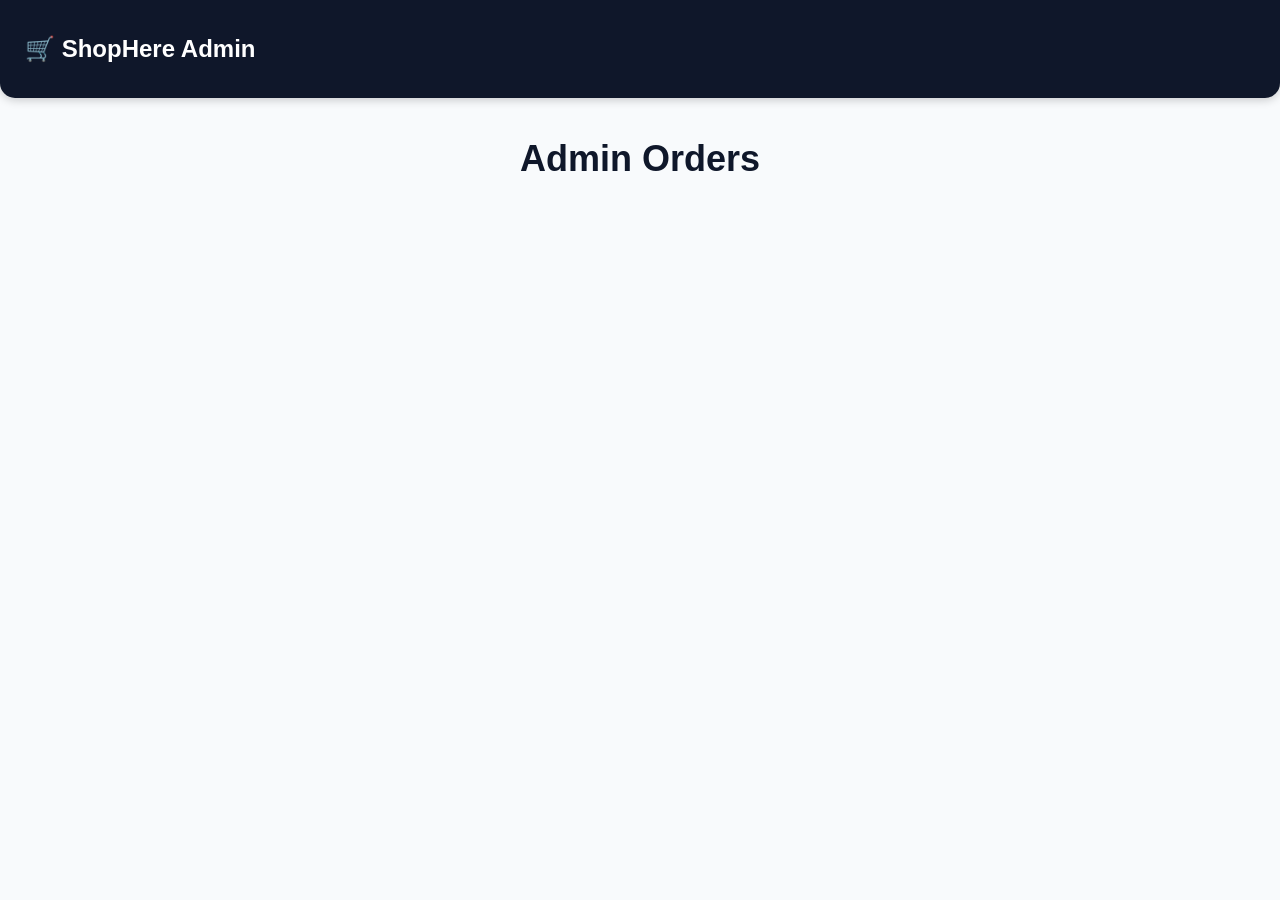
==== src/main/resources/static/admin.html @ 90687da4 "Initial commit for shophere ecommerce application" ====
<!DOCTYPE html>
<html>

<head>
    <meta charset="UTF-8">
    <title>Admin Dashboard</title>

    <link rel="stylesheet"
          href="style.css">

</head>

<body>

<nav>

    <h2>🛒 ShopHere Admin</h2>

</nav>

<h2 class="title">

    Admin Orders

</h2>

<div id="adminOrders"></div>

<script src="app.js"></script>

</body>

</html>
---- src/main/resources/static/style.css ----
body{

    background:#f8fafc;

    color:#1e293b;

    margin:0;

    font-family:
        "Segoe UI",
        sans-serif;
}

h1{
    text-align:center;
    padding:20px;
}
#wishlist{

    display:grid;

    grid-template-columns:
        repeat(auto-fill,minmax(280px,1fr));

    gap:25px;

    max-width:1200px;

    margin:auto;

    padding:20px;
}
#products{
    display:grid;
    grid-template-columns:repeat(auto-fill,minmax(250px,1fr));
    gap:20px;
    padding:20px;
}
.badge{

    display:inline-block;

    background:#ecfdf5;

    color:#047857;

    padding:5px 10px;

    border-radius:20px;

    font-size:12px;

    margin-bottom:10px;
}
.card{

    background:white;

    border-radius:15px;

    padding:15px;

    text-align:center;

    box-shadow:
        0 4px 12px
        rgba(0,0,0,0.1);

    max-width:320px;

    margin:auto;

    transition:0.3s;
}
.card:hover{
transform:translateY(-8px);
box-shadow:0 10px 25px rgba(0,0,0,0.2);
}
.card h3{
font-size:16px;
min-height:45px;
}
.card h4{
color:#059669;
font-size:22px;
}
.rating{
color:#f59e0b;
font-weight:bold;
}
.card p{
    color:#555;
}
nav{
    background:#1f2937;
    color:white;
    padding:15px;
    display:flex;
    justify-content:space-between;
    align-items:center;
}
nav{

    max-width:1400px;

    margin:auto;

    border-radius:0 0 15px 15px;
}

nav button{
    background:#2563eb;
    color:white;
    border:none;
    padding:10px 15px;
    border-radius:8px;
    cursor:pointer;
    margin-left:5px;
    transition:0.3s;
}

nav button:hover{
    background:#1d4ed8;
}

.auth-box{

    width:100%;

    max-width:450px;

    background:white;

    padding:30px;

    border-radius:15px;

    box-shadow:0 10px 30px rgba(
        0,0,0,0.1
    );

    margin:auto;
}
.auth-container{

    display:flex;

    justify-content:center;

    align-items:center;

    min-height:80vh;
}
.auth-box input{

    width:100%;

    padding:12px;

    margin-bottom:15px;

    border:1px solid #ddd;

    border-radius:8px;
}

.auth-box button{
    width:100%;
    padding:10px;
}

.title{

    text-align:center;

    color:#0f172a;

    font-size:36px;

    margin-top:40px;
}

#products{
    display:grid;
    grid-template-columns:repeat(auto-fill,minmax(250px,1fr));
    gap:20px;
    padding:20px;
}
#cart{

    display:grid;

    grid-template-columns:
        repeat(auto-fit,minmax(280px,300px));

    justify-content:center;

    gap:25px;

    padding:20px;
    max-width:1200px;
margin:auto
}

.card button{

    width:auto;

    padding:10px 15px;

    border:none;

    border-radius:8px;

    cursor:pointer;

    display:block;

    margin:10px auto 0;
}
.page-container{

    width:95%;

    max-width:1400px;

    margin:auto;
}
#cart{
    padding:20px;
}
nav{
    background:#0f172a;
    color:white;

    display:flex;
    justify-content:space-between;
    align-items:center;

    padding:15px 25px;

    position:sticky;
    top:0;
    z-index:1000;

    box-shadow:0 2px 10px rgba(0,0,0,0.2);
}
#cart .card{

    background:white;

    border-radius:15px;

    padding:20px;

    text-align:center;

    box-shadow:
        0 4px 12px rgba(0,0,0,0.1);

    min-height:400px;
}
textarea{
    width:100%;
    padding:10px;
    margin-top:10px;
}

#checkoutForm{
    max-width:500px;
    margin:auto;
}
button{
background:#f59e0b;
color:white;
border:none;
padding:10px 15px;
border-radius:8px;
cursor:pointer;
transition:0.3s;
}
#pagination{

    text-align:center;

    margin:30px 0;
}

#pagination button{

    margin:5px;

    padding:10px 15px;

    border:none;

    border-radius:5px;

    cursor:pointer;

    background:#f8fafc;

    color:white;
}
.container{
    width:95%;
    max-width:1400px;
    margin:auto;
}
button:hover{
background:#059669;
transform:translateY(-2px);
}
.card button{
    background:#2563eb;
    color:white;
    border:none;
    padding:10px;
    border-radius:5px;
    cursor:pointer;
    margin-top:10px;
}

.card button:hover{
    background:#1d4ed8;
}
.search-box{
    text-align:center;
    margin:20px;
}

.search-box input{
    width:300px;
    padding:10px;
    border-radius:6px;
    border:1px solid #ccc;
}
#products{
    display:grid;
    grid-template-columns:repeat(auto-fill,minmax(250px,1fr));
    gap:20px;
    padding:20px;
}

.card{
    background:white;
    border-radius:12px;
    padding:15px;
    box-shadow:0 2px 10px rgba(0,0,0,0.1);
}
.search-box select{
    padding:10px;
    margin-left:10px;
    border-radius:6px;
}
#orders{
    padding:20px;
}

#orders .card{
    margin-bottom:15px;
}
.card img{
width:100%;
height:180px;
object-fit:contain;
}
.modal-content{

    background:white;

    width:70%;

    max-width:800px;

    padding:30px;

    border-radius:20px;

    box-shadow:0 10px 30px rgba(
        0,0,0,0.3
    );
}
.modal-content img{
    width:100%;
    max-height:300px;
    object-fit:contain;
}
.modal-content h2{
    margin-top:15px;
}
#loader{
    text-align:center;
    font-size:20px;
    font-weight:bold;
    padding:20px;
}
.modal-content button{
    background:#2563eb;
    color:white;
    border:none;
    padding:12px 20px;
    border-radius:8px;
    cursor:pointer;
}

.close{
    float:right;
    font-size:30px;
    cursor:pointer;
}
.hero{
    background:linear-gradient(
        135deg,
        #1e293b,
        #111827
    );

    color:white;

    text-align:center;

    padding:80px 20px;

    margin-bottom:30px;
}

.hero h1{

    margin-bottom:10px;
}

.hero p{

    font-size:18px;
}
.hero button{

    background:#10b981;

    color:white;

    font-weight:bold;

    padding:12px 25px;

    border-radius:10px;
}
#orders .card,
#adminOrders .card{

    margin-bottom:15px;

    border-left:5px solid #2563eb;
}
.title{
    text-align:center;
    margin-top:40px;
    margin-bottom:20px;
}
footer{
    background:#111827;
    color:white;
    text-align:center;
    padding:30px;
    margin-top:50px;
}
.dark-mode{
    background:#111827;
    color:white;
}

.dark-mode .card{
    background:#1f2937;
    color:white;
}

.dark-mode nav{
    background:#000000;
}

.dark-mode .hero{
    background:#1f2937;
}

.dark-mode .auth-box{
    background:#1f2937;
    color:white;
}

.dark-mode input,
.dark-mode textarea,
.dark-mode select{
    background:#374151;
    color:white;
    border:1px solid #555;
}

.dark-mode h1,
.dark-mode h2,
.dark-mode h3,
.dark-mode h4,
.dark-mode p,
.dark-mode span,
.dark-mode label{
    color:white;
}

.dark-mode footer{
    background:#000000;
    color:white;
}

.dark-mode button{
    background:#2563eb;
    color:white;
}

.dark-mode .card button{
    background:#2563eb;
    color:white;
}

.dark-mode .card button:hover{
    background:#1d4ed8;
}
#featuredProducts{
    display:flex;
    gap:20px;
    overflow-x:auto;
    padding:20px;
}

#featuredProducts .card{
    min-width:220px;
    width:220px;
    text-align:center;
    padding:15px;
}

#featuredProducts img{
    width:100%;
    height:180px;
    object-fit:contain;
}

#featuredProducts h4{
    margin-top:10px;
}
html{
    scroll-behavior:smooth;
}
#topBtn{
    position:fixed;
    right:20px;
    bottom:20px;

    background:#2563eb;
    color:white;

    border:none;
    width:50px;
    height:50px;

    border-radius:50%;

    cursor:pointer;
}
@media(max-width:768px){

    nav{
        flex-direction:column;
        gap:10px;
    }

    .search-box{
        flex-direction:column;
    }

    #products{
        grid-template-columns:1fr;
    }

    .modal-content{
        width:95%;
    }
}
.pending{
    color:orange;
    font-weight:bold;
}

.shipped{
    color:blue;
    font-weight:bold;
}

.delivered{
    color:green;
    font-weight:bold;
}
.active-nav{

    background:#f59e0b !important;

    color:white !important;
}
#toast{

    position:fixed;

    bottom:20px;
    right:20px;

    background:#16a34a;

    color:white;

    padding:15px 20px;

    border-radius:8px;

    display:none;

    z-index:9999;

    box-shadow:0 4px 12px rgba(0,0,0,0.3);
}
.spinner{

    width:50px;
    height:50px;

    border:5px solid #ddd;

    border-top:5px solid #2563eb;

    border-radius:50%;

    animation:spin 1s linear infinite;

    margin:auto;
}

@keyframes spin{
    from{
        transform:rotate(0deg);
    }

    to{
        transform:rotate(360deg);
    }
}
.details-card{

    display:flex;

    gap:40px;

    padding:40px;

    background:white;

    margin:30px;

    border-radius:20px;

    box-shadow:0 4px 12px rgba(0,0,0,0.1);
}

.details-card img{

    width:400px;

    height:400px;

    object-fit:contain;

    border-radius:10px;
}

.details-card h1{

    margin-bottom:15px;
}

.details-card h2{

    color:#059669;

    margin:15px 0;
}

.details-card p{

    line-height:1.6;
}

.details-card button{

    margin-right:10px;

    margin-top:15px;
}
@media(max-width:768px){

    .details-card{

        flex-direction:column;

        align-items:center;

        text-align:center;
    }

    .details-card img{

        width:100%;

        max-width:300px;

        height:auto;
    }
}
.empty-cart{

    display:flex;

    justify-content:center;

    align-items:center;

    min-height:400px;
}

.empty-cart-card{

    background:white;

    padding:40px;

    width:500px;

    text-align:center;

    border-radius:20px;

    box-shadow:
        0 8px 25px
        rgba(0,0,0,0.1);
}

.empty-cart-card h1{

    font-size:70px;

    margin-bottom:10px;
}

.empty-cart-card h2{

    margin-bottom:15px;

    color:#0f172a;
}

.empty-cart-card p{

    color:#64748b;

    margin-bottom:25px;
}
#wishlist,
#cart{

    display:grid;

    grid-template-columns:
        repeat(auto-fit,300px);

    justify-content:center;

    gap:20px;

    padding:20px;
}
#cart .card img{

    width:180px;

    height:180px;

    object-fit:contain;

    display:block;

    margin:0 auto 15px;
}

#wishlist img,
#cart img{

    width:180px;

    height:180px;

    object-fit:contain;

    margin:auto;
}
#wishlist .card,
#cart .card{

    width:300px;

    padding:20px;

    background:white;

    border-radius:15px;

    text-align:center;

    box-shadow:
        0 4px 12px
        rgba(0,0,0,0.1);
}
.quantity-controls{

    display:flex;

    justify-content:center;

    align-items:center;

    gap:20px;

    margin:20px 0;
}

.quantity-controls span{

    font-size:24px;

    font-weight:bold;
}

.quantity-controls button{

    width:40px;

    height:40px;

    border-radius:50%;

    padding:0;
}
#cartTotal{

    text-align:center;

    margin-top:30px;

    font-size:26px;

    font-weight:bold;

    color:#059669;
}
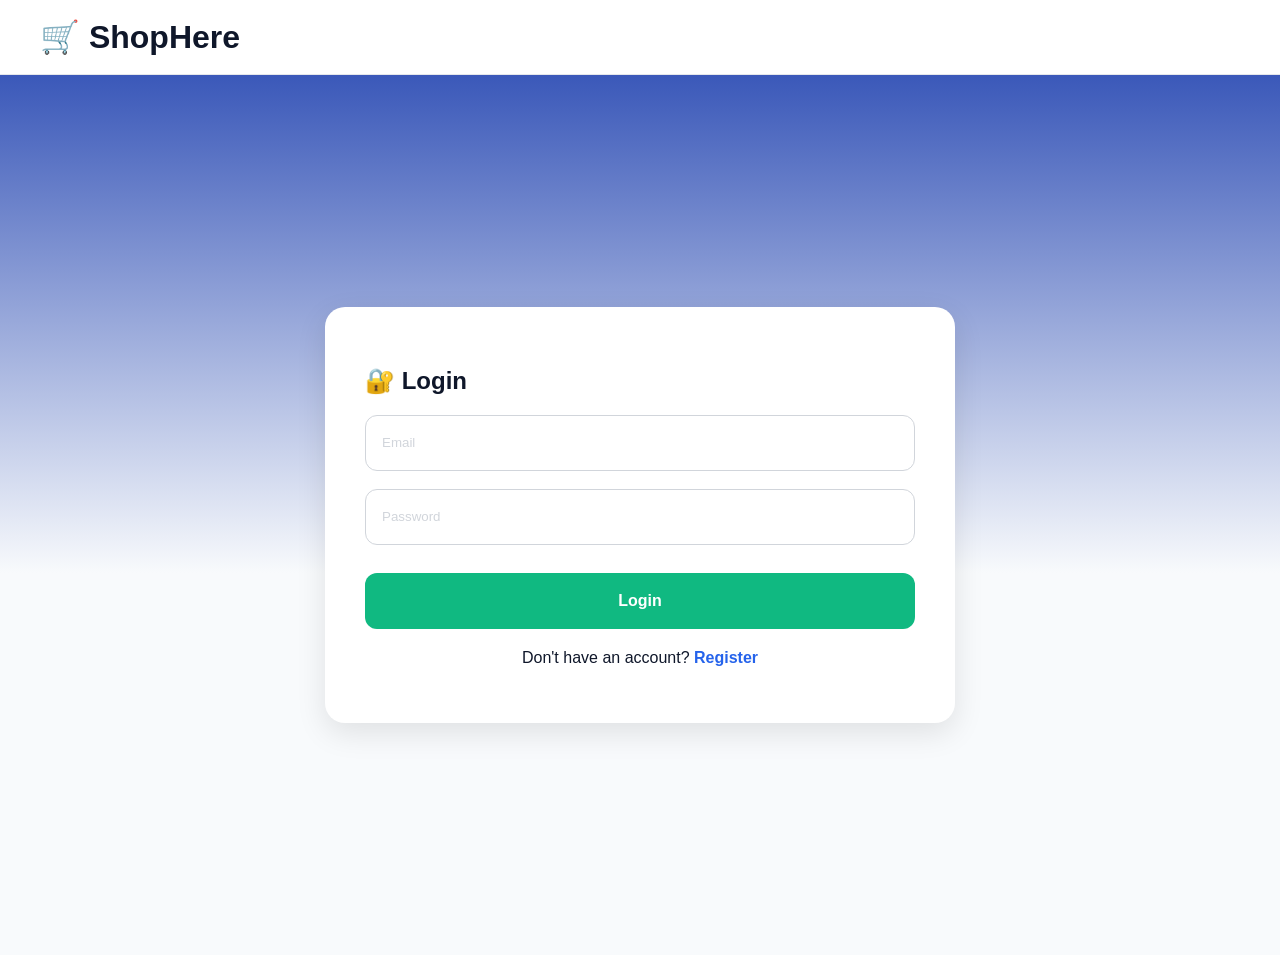
==== commit 1a824ab5: "Major changes done" ====
--- a/src/main/resources/static/admin.html
+++ b/src/main/resources/static/admin.html
@@ -1,6 +1,19 @@
 <!DOCTYPE html>
 <html>
+    <script>
 
+    const email =
+        localStorage.getItem(
+            "email"
+        );
+
+    if(email !== "admin@gmail.com"){
+
+        window.location.href =
+            "products.html";
+    }
+
+</script>
 <head>
     <meta charset="UTF-8">
     <title>Admin Dashboard</title>
@@ -11,13 +24,120 @@
 </head>
 
 <body>
+<div id="toast"></div>
+<nav class="admin-navbar">
+    <button
+class="back-store-btn"
+onclick="window.location.href='products.html'">
+← Back to Store
+</button>
+<button
+    id="adminBtn"
+    onclick="window.location.href='admin.html'"
+    style="display:none;">
 
-<nav>
+    Admin
 
-    <h2>🛒 ShopHere Admin</h2>
+</button>
+    <div>
+
+        <h1>
+            🛒 ShopHere Admin Panel
+        </h1>
+
+        <p>
+            Administrator Dashboard
+        </p>
+    <p>
+        Monitor orders, manage deliveries
+        and track store performance
+    </p>
+    </div>
 
 </nav>
+<div id="dashboardStats">
 
+    <div class="stat-card">
+
+        <h3>📦 Total Orders</h3>
+
+        <h2 id="totalOrders">0</h2>
+
+    </div>
+
+    <div class="stat-card">
+
+        <h3>🚚 Pending</h3>
+
+        <h2 id="pendingOrders">0</h2>
+
+    </div>
+
+    <div class="stat-card">
+
+        <h3>✅ Shipped</h3>
+
+        <h2 id="shippedOrders">0</h2>
+
+    </div>
+
+    <div class="stat-card">
+
+        <h3>💰 Revenue</h3>
+
+        <h2 id="totalRevenue">₹0</h2>
+
+    </div>
+
+</div>
+<div class="admin-actions">
+
+    <button onclick="showAddProductForm()">
+
+        ➕ Add Product
+
+    </button>
+    
+</div>
+
+<div id="productForm"></div>
+
+<div id="adminProducts"></div>
+<div class="admin-filters">
+
+    <input
+        id="searchOrder"
+        placeholder="Search Customer"
+        onkeyup="searchOrders()">
+
+    <select
+        id="statusFilter"
+        onchange="filterOrders()">
+
+        <option value="ALL">
+            All Orders
+        </option>
+
+        <option value="PENDING">
+            Pending
+        </option>
+
+        <option value="SHIPPED">
+            Shipped
+        </option>
+
+        <option value="DELIVERED">
+            Delivered
+        </option>
+
+    </select>
+    <button
+    onclick="clearAdminFilters()">
+
+    Clear Filters
+
+</button>
+</div>
 <h2 class="title">
 
     Admin Orders
--- a/src/main/resources/static/style.css
+++ b/src/main/resources/static/style.css
@@ -1,14 +1,17 @@
 body{
 
-    background:#f8fafc;
-
-    color:#1e293b;
-
     margin:0;
 
-    font-family:
-        "Segoe UI",
-        sans-serif;
+    font-family:"Segoe UI",sans-serif;
+
+    background:
+linear-gradient(
+to bottom,
+#1e40af,
+#f8fafc 60%
+);
+
+    color:#0f172a;
 }
 
 h1{
@@ -30,55 +33,109 @@
 
     padding:20px;
 }
-#products{
-    display:grid;
-    grid-template-columns:repeat(auto-fill,minmax(250px,1fr));
-    gap:20px;
+.product-card button{
+
+    border:none;
+
+    padding:10px 15px;
+
+    border-radius:8px;
+
+    cursor:pointer;
+
+    margin:5px;
+
+    font-weight:600;
+}
+.product-card button:last-child{
+
+    background:#ef4444;
+
+    color:white;
+}
+.product-card button:first-of-type{
+
+    background:#2563eb;
+
+    color:white;
+}
+.badge{
+
+    display:inline-block;
+
+    background:#ecfdf5;
+
+    color:#047857;
+
+    padding:5px 10px;
+
+    border-radius:20px;
+
+    font-size:12px;
+
+    margin-bottom:10px;
+}
+.card{
+
+    width:250px;
+
+    height:520px;
+
+    background:white;
+
+    border-radius:20px;
+
     padding:20px;
-}
-.badge{
-
-    display:inline-block;
-
-    background:#ecfdf5;
-
-    color:#047857;
-
-    padding:5px 10px;
-
-    border-radius:20px;
-
-    font-size:12px;
-
-    margin-bottom:10px;
-}
-.card{
-
-    background:white;
-
-    border-radius:15px;
-
-    padding:15px;
-
-    text-align:center;
+
+    text-align:center;
+
+    display:flex;
+
+    flex-direction:column;
+
+    justify-content:space-between;
 
     box-shadow:
-        0 4px 12px
-        rgba(0,0,0,0.1);
-
-    max-width:320px;
-
-    margin:auto;
-
-    transition:0.3s;
+    0 10px 25px rgba(
+        0,0,0,0.12
+    );
+    border:
+1px solid #e5e7eb;
+}
+.card img{
+
+    width:150px;
+
+    height:150px;
+
+    object-fit:contain;
+
+    display:block;
+
+    margin:15px auto;
 }
 .card:hover{
-transform:translateY(-8px);
-box-shadow:0 10px 25px rgba(0,0,0,0.2);
+
+    transform:
+        translateY(-6px);
+
+    box-shadow:
+        0 20px 35px rgba(
+            0,
+            0,
+            0,
+            0.15
+        );
 }
 .card h3{
-font-size:16px;
-min-height:45px;
+
+    height:60px;
+
+    overflow:hidden;
+
+    font-size:18px;
+
+    line-height:1.5;
 }
 .card h4{
 color:#059669;
@@ -92,100 +149,187 @@
     color:#555;
 }
 nav{
-    background:#1f2937;
-    color:white;
-    padding:15px;
-    display:flex;
+
+    background:white;
+
+    color:#0f172a;
+
+    border-bottom:1px solid #e5e7eb;
+
+    padding:18px 40px;
+
+    display:flex;
+
     justify-content:space-between;
+
     align-items:center;
-}
-nav{
-
-    max-width:1400px;
+    position:sticky;
+top:0;
+z-index:9999;
+}
+
+nav h2{
+color:#0f172a;
+    margin:0;
+
+    font-size:32px;
+}
+nav button{
+
+    background:#10b981;
+
+    color:white;
+
+    border:none;
+
+    padding:10px 18px;
+
+    margin-left:10px;
+
+    border-radius:8px;
+
+    cursor:pointer;
+
+    font-weight:600;
+}
+
+nav button:hover{
+
+    background:#059669;
+}
+
+.auth-box{
+
+    width:100%;
+
+    max-width:550px;
+
+    background:white;
+
+    padding:40px;
+
+    border-radius:20px;
+
+    box-shadow:
+        0 10px 30px
+        rgba(0,0,0,0.1);
 
     margin:auto;
-
-    border-radius:0 0 15px 15px;
-}
-
-nav button{
-    background:#2563eb;
-    color:white;
-    border:none;
-    padding:10px 15px;
-    border-radius:8px;
-    cursor:pointer;
-    margin-left:5px;
-    transition:0.3s;
-}
-
-nav button:hover{
-    background:#1d4ed8;
-}
-
-.auth-box{
+}
+.auth-box h2{
+
+    color:#0f172a;
+}
+.auth-container{
+
+    display:flex;
+
+    justify-content:center;
+
+    align-items:center;
+
+    min-height:calc(100vh - 80px);
+
+    padding:30px;
+}
+.auth-box input{
 
     width:100%;
 
-    max-width:450px;
-
-    background:white;
-
-    padding:30px;
-
-    border-radius:15px;
-
-    box-shadow:0 10px 30px rgba(
-        0,0,0,0.1
-    );
-
-    margin:auto;
-}
-.auth-container{
-
-    display:flex;
-
-    justify-content:center;
-
-    align-items:center;
-
-    min-height:80vh;
-}
-.auth-box input{
+    height:55px;
+
+    padding:0 16px;
+
+    margin-bottom:18px;
+
+    box-sizing:border-box;
+
+    border-radius:12px;
+
+    border:1px solid #d1d5db;
+}
+.auth-box a{
+
+    color:#2563eb;
+
+    font-weight:600;
+
+    text-decoration:none;
+}
+.auth-box a:hover{
+
+    color:#1d4ed8;
+
+    text-decoration:underline;
+}
+.auth-box input::placeholder{
+
+    color:#d1d5db;
+}
+.auth-box button{
 
     width:100%;
 
-    padding:12px;
-
-    margin-bottom:15px;
+    height:55px;
+
+    margin-top:10px;
+
+    border-radius:12px;
+
+    background:#10b981;
+
+    font-size:16px;
+
+    font-weight:600;
+}
+.auth-box button:hover{
+
+    background:#059669;
+}
+.auth-box input,
+.auth-box button{
+
+    width:100%;
+
+    height:56px;
+
+    box-sizing:border-box;
+
+    border-radius:12px;
+}
+.auth-box p{
+
+    text-align:center;
+
+    margin-top:20px;
+}
+#qrImage{
+
+    width:220px;
+
+    height:220px;
+
+    display:block;
+
+    margin:20px auto;
+
+    border-radius:10px;
 
     border:1px solid #ddd;
-
-    border-radius:8px;
-}
-
-.auth-box button{
-    width:100%;
-    padding:10px;
-}
-
+}
 .title{
 
     text-align:center;
 
+    font-size:48px;
+
+    margin-top:50px;
+
+    margin-bottom:40px;
+
     color:#0f172a;
-
-    font-size:36px;
-
-    margin-top:40px;
-}
-
-#products{
-    display:grid;
-    grid-template-columns:repeat(auto-fill,minmax(250px,1fr));
-    gap:20px;
-    padding:20px;
-}
+}
+
 #cart{
 
     display:grid;
@@ -228,22 +372,6 @@
 }
 #cart{
     padding:20px;
-}
-nav{
-    background:#0f172a;
-    color:white;
-
-    display:flex;
-    justify-content:space-between;
-    align-items:center;
-
-    padding:15px 25px;
-
-    position:sticky;
-    top:0;
-    z-index:1000;
-
-    box-shadow:0 2px 10px rgba(0,0,0,0.2);
 }
 #cart .card{
 
@@ -281,27 +409,38 @@
 }
 #pagination{
 
-    text-align:center;
-
-    margin:30px 0;
-}
-
-#pagination button{
-
-    margin:5px;
-
-    padding:10px 15px;
-
-    border:none;
-
-    border-radius:5px;
-
-    cursor:pointer;
-
-    background:#f8fafc;
-
-    color:white;
-}
+    display:flex;
+
+    justify-content:center;
+
+    flex-wrap:wrap;
+
+    gap:10px;
+
+    margin:40px auto;
+
+    padding:20px;
+}
+
+#pagination{
+
+    display:flex;
+
+    justify-content:center;
+
+    flex-wrap:wrap;
+
+    gap:10px;
+
+    margin:40px auto;
+
+    padding:20px;
+}
+#pagination button:hover{
+
+    background:#1d4ed8;
+}
+
 .container{
     width:95%;
     max-width:1400px;
@@ -336,17 +475,22 @@
     border:1px solid #ccc;
 }
 #products{
+
     display:grid;
-    grid-template-columns:repeat(auto-fill,minmax(250px,1fr));
-    gap:20px;
-    padding:20px;
-}
-
-.card{
-    background:white;
-    border-radius:12px;
-    padding:15px;
-    box-shadow:0 2px 10px rgba(0,0,0,0.1);
+
+    grid-template-columns:
+        repeat(
+            auto-fit,
+            250px
+        );
+
+    justify-content:center;
+
+    column-gap:60px;
+
+    row-gap:50px;
+
+    padding:40px;
 }
 .search-box select{
     padding:10px;
@@ -354,16 +498,63 @@
     border-radius:6px;
 }
 #orders{
+
+    display:grid;
+
+    grid-template-columns:
+        repeat(4,320px);
+
+    justify-content:center;
+
+    gap:30px;
+
     padding:20px;
 }
-
-#orders .card{
-    margin-bottom:15px;
-}
-.card img{
-width:100%;
-height:180px;
-object-fit:contain;
+.order-card{
+
+    width:320px;
+
+    height:350px;
+
+    background:white;
+
+    border-radius:20px;
+
+    padding:25px;
+
+    border-left:5px solid #2563eb;
+
+    box-shadow:0 4px 15px rgba(0,0,0,0.1);
+
+    display:flex;
+
+    flex-direction:column;
+
+    justify-content:space-evenly;
+
+    text-align:center;
+
+    box-sizing:border-box;
+}
+.order-products{
+
+    height:60px;
+
+    overflow:hidden;
+
+    display:flex;
+
+    align-items:center;
+
+    justify-content:center;
+}
+#orders .card:hover{
+
+    transform:translateY(-5px);
+
+    box-shadow:
+        0 10px 25px
+        rgba(0,0,0,0.15);
 }
 .modal-content{
 
@@ -410,19 +601,28 @@
     cursor:pointer;
 }
 .hero{
-    background:linear-gradient(
-        135deg,
-        #1e293b,
-        #111827
-    );
-
-    color:white;
-
-    text-align:center;
-
-    padding:80px 20px;
-
-    margin-bottom:30px;
+
+    background:
+        linear-gradient(
+            135deg,
+            #2563eb,
+            #1e40af
+        );
+
+    min-height:100vh;
+
+    border-radius:
+        0 0 40px 40px;
+
+    display:flex;
+
+    justify-content:space-between;
+
+    align-items:center;
+
+    padding:80px;
+
+    box-sizing:border-box;
 }
 
 .hero h1{
@@ -445,6 +645,45 @@
     padding:12px 25px;
 
     border-radius:10px;
+}
+.hero-content{
+
+    background:
+        rgba(
+            255,255,255,
+            0.04
+        );
+
+    border:
+        1px solid rgba(
+            255,255,255,
+            0.08
+        );
+
+    border-radius:25px;
+
+    padding:50px;
+
+    backdrop-filter:
+        blur(12px);
+
+    max-width:700px;
+}
+#adminOrders{
+
+    display:grid;
+
+    grid-template-columns:
+        repeat(
+            auto-fill,
+            minmax(320px,320px)
+        );
+
+    justify-content:center;
+
+    gap:30px;
+
+    padding:30px;
 }
 #orders .card,
 #adminOrders .card{
@@ -453,17 +692,61 @@
 
     border-left:5px solid #2563eb;
 }
-.title{
-    text-align:center;
-    margin-top:40px;
-    margin-bottom:20px;
+#adminOrders select{
+
+    width:100%;
+
+    padding:10px;
+
+    border-radius:10px;
+
+    border:1px solid #cbd5e1;
+
+    background:white;
+
+    font-weight:600;
+
+    margin-top:10px;
+}
+.dashboard-header{
+
+    text-align:center;
+
+    margin:50px 0;
+}
+
+.dashboard-header p{
+
+    text-align:center;
+
+    color:#64748b;
+
+    font-size:18px;
 }
 footer{
-    background:#111827;
-    color:white;
-    text-align:center;
-    padding:30px;
-    margin-top:50px;
+
+    background:
+        rgba(
+            255,255,255,
+            0.03
+        );
+
+    backdrop-filter:
+        blur(10px);
+
+    border-top:
+        1px solid rgba(
+            255,255,255,
+            0.08
+        );
+
+    color:white;
+
+    text-align:center;
+
+    padding:40px;
+
+    margin-top:0;
 }
 .dark-mode{
     background:#111827;
@@ -586,17 +869,23 @@
     }
 }
 .pending{
-    color:orange;
+
+    color:#f59e0b;
+
     font-weight:bold;
 }
 
 .shipped{
-    color:blue;
+
+    color:#2563eb;
+
     font-weight:bold;
 }
 
 .delivered{
-    color:green;
+
+    color:#10b981;
+
     font-weight:bold;
 }
 .active-nav{
@@ -605,26 +894,53 @@
 
     color:white !important;
 }
-#toast{
+.toast{
 
     position:fixed;
 
-    bottom:20px;
+    top:20px;
+
     right:20px;
 
-    background:#16a34a;
-
-    color:white;
+    min-width:280px;
 
     padding:15px 20px;
 
-    border-radius:8px;
-
-    display:none;
+    border-radius:10px;
+
+    color:white;
+
+    font-weight:600;
 
     z-index:9999;
 
-    box-shadow:0 4px 12px rgba(0,0,0,0.3);
+    opacity:0;
+
+    transform:translateX(100px);
+
+    transition:all .4s ease;
+}
+
+.toast.show{
+
+    opacity:1;
+
+    transform:translateX(0);
+}
+
+.toast.success{
+
+    background:#10b981;
+}
+
+.toast.error{
+
+    background:#ef4444;
+}
+
+.toast.warning{
+
+    background:#f59e0b;
 }
 .spinner{
 
@@ -655,52 +971,68 @@
 
     display:flex;
 
-    gap:40px;
+    gap:50px;
+
+    align-items:center;
+
+    background:white;
 
     padding:40px;
 
-    background:white;
-
-    margin:30px;
-
     border-radius:20px;
 
-    box-shadow:0 4px 12px rgba(0,0,0,0.1);
+    box-shadow:
+        0 10px 30px
+        rgba(0,0,0,0.08);
+
+    max-width:1400px;
+
+    margin:20px auto;
 }
 
 .details-card img{
 
-    width:400px;
-
-    height:400px;
+    width:450px;
+
+    height:450px;
 
     object-fit:contain;
+}
+
+.details-card h1{
+
+    font-size:42px;
+
+    margin-bottom:20px;
+}
+
+.details-card p{
+
+    line-height:1.8;
+}
+
+.details-card h2{
+
+    color:#059669;
+
+    font-size:36px;
+
+    margin:20px 0;
+}
+
+.details-card button{
+
+    padding:12px 20px;
+
+    border:none;
 
     border-radius:10px;
-}
-
-.details-card h1{
-
-    margin-bottom:15px;
-}
-
-.details-card h2{
-
-    color:#059669;
-
-    margin:15px 0;
-}
-
-.details-card p{
-
-    line-height:1.6;
-}
-
-.details-card button{
+
+    cursor:pointer;
 
     margin-right:10px;
 
-    margin-top:15px;
+    font-weight:600;
 }
 @media(max-width:768px){
 
@@ -770,6 +1102,48 @@
 
     margin-bottom:25px;
 }
+.empty-card{
+
+    width:500px;
+
+    max-width:90%;
+
+    margin:80px auto;
+
+    padding:40px;
+
+    background:white;
+
+    text-align:center;
+
+    border-radius:20px;
+
+    box-shadow:
+        0 10px 30px rgba(
+            0,0,0,0.1
+        );
+}
+
+.empty-card h1{
+
+    font-size:70px;
+
+    margin-bottom:10px;
+}
+
+.empty-card h2{
+
+    margin-bottom:15px;
+
+    color:#0f172a;
+}
+
+.empty-card p{
+
+    color:#64748b;
+
+    margin-bottom:25px;
+}
 #wishlist,
 #cart{
 
@@ -780,7 +1154,7 @@
 
     justify-content:center;
 
-    gap:20px;
+    gap:25px;
 
     padding:20px;
 }
@@ -866,4 +1240,629 @@
     font-weight:bold;
 
     color:#059669;
+}
+#welcomeUser{
+
+    font-size:18px;
+
+    font-weight:600;
+
+    color:#0f172a;
+
+    background:none;
+
+    padding:0;
+
+    margin-right:15px;
+}
+.order-products{
+
+    height:70px;
+
+    overflow:hidden;
+
+    line-height:1.5;
+}
+.reset-btn{
+
+    background:#ef4444;
+
+    color:white;
+
+    border:none;
+
+    padding:10px 16px;
+
+    border-radius:8px;
+
+    cursor:pointer;
+
+    margin-left:10px;
+
+    font-weight:600;
+}
+.admin-navbar{
+
+    position:relative;
+
+    display:flex;
+
+    justify-content:center;
+
+    align-items:center;
+
+    background:#071534;
+
+    padding:25px;
+
+    border-radius:0 0 20px 20px;
+}
+
+.back-store-btn{
+
+    position:absolute;
+
+    left:30px;
+
+    background:white;
+
+    color:#071534;
+
+    border:none;
+
+    padding:10px 18px;
+
+    border-radius:10px;
+
+    font-weight:600;
+
+    cursor:pointer;
+
+    transition:.3s;
+}
+
+.back-store-btn:hover{
+
+    background:#e2e8f0;
+}
+
+.admin-navbar h1{
+
+    color:white;
+
+    margin:0;
+
+    font-size:45px;
+}
+
+.admin-navbar p{
+
+    color:#cbd5e1;
+
+    margin-top:8px;
+
+    margin-bottom:0;
+}
+.admin-filters{
+
+    display:flex;
+
+    justify-content:center;
+
+    align-items:center;
+
+    gap:15px;
+
+    margin:30px 0;
+
+    flex-wrap:wrap;
+}
+.reset-btn:hover{
+
+    background:#dc2626;
+}
+.back-btn{
+
+    background:#2563eb;
+
+    color:white;
+
+    border:none;
+
+    padding:12px 20px;
+
+    border-radius:10px;
+
+    cursor:pointer;
+
+    margin:20px;
+
+    font-weight:600;
+}
+
+.back-btn:hover{
+
+    background:#1d4ed8;
+}
+.details-header{
+
+    max-width:1400px;
+
+    margin:20px auto 0;
+}
+
+.back-link{
+
+    text-decoration:none;
+
+    color:#2563eb;
+
+    font-weight:600;
+
+    font-size:16px;
+
+    transition:.3s;
+}
+
+.back-link:hover{
+
+    color:#1d4ed8;
+}
+.breadcrumb{
+
+    max-width:1400px;
+
+    margin:25px auto 15px;
+
+    padding:0 10px;
+
+    font-size:15px;
+
+    color:#64748b;
+}
+
+.breadcrumb a{
+
+    text-decoration:none;
+
+    color:#2563eb;
+
+    font-weight:600;
+}
+
+.breadcrumb a:hover{
+
+    text-decoration:underline;
+}
+
+.breadcrumb span{
+
+    margin:0 6px;
+}
+#dashboardStats{
+
+    display:grid;
+
+    grid-template-columns:
+        repeat(4,1fr);
+
+    gap:20px;
+
+    margin:30px;
+}
+.stat-card{
+
+    background:white;
+
+    padding:30px;
+
+    border-radius:20px;
+
+    text-align:center;
+
+    box-shadow:
+        0 8px 20px rgba(
+            0,0,0,0.08
+        );
+
+    border-top:
+        5px solid #10b981;
+}
+.stat-card h2{
+
+    color:#2563eb;
+
+    margin-top:10px;
+}
+.stat-card:hover{
+
+    transform:
+        translateY(-5px);
+}
+.admin-filters{
+
+    display:flex;
+
+    gap:15px;
+
+    justify-content:center;
+
+    margin:30px;
+}
+.admin-actions{
+
+    text-align:center;
+
+    margin:20px;
+}
+#adminOrders .card{
+
+    width:320px;
+
+    min-height:450px;
+
+    padding:25px;
+
+    box-sizing:border-box;
+
+    display:flex;
+
+    flex-direction:column;
+
+    justify-content:space-between;
+
+    text-align:center;
+
+    background:white;
+
+    border-radius:20px;
+
+    border-top:5px solid #2563eb;
+
+    box-shadow:
+        0 10px 25px rgba(
+            0,0,0,0.08
+        );
+}
+.admin-welcome{
+
+    text-align:center;
+
+    margin:40px 0;
+}
+
+.admin-welcome h1{
+
+    font-size:48px;
+
+    color:#0f172a;
+
+    margin-bottom:10px;
+}
+
+.admin-welcome p{
+
+    color:#64748b;
+
+    font-size:18px;
+}
+.form-card{
+
+    max-width:600px;
+
+    margin:20px auto;
+
+    padding:20px;
+
+    background:white;
+
+    border-radius:15px;
+
+    box-shadow:
+        0 4px 12px
+        rgba(0,0,0,0.1);
+}
+
+.form-card input,
+.form-card textarea{
+
+    width:100%;
+
+    margin-bottom:15px;
+
+    padding:12px;
+}
+.order-products{
+
+    height:80px;
+
+    display:flex;
+
+    align-items:center;
+
+    justify-content:center;
+
+    overflow:hidden;
+
+    text-align:center;
+
+    line-height:1.5;
+}
+.admin-header{
+
+    text-align:center;
+
+    margin:40px 0;
+}
+
+.admin-header h1{
+
+    font-size:48px;
+
+    color:#0f172a;
+
+    margin-bottom:10px;
+}
+
+.admin-header p{
+
+    color:#64748b;
+
+    font-size:18px;
+}
+.payment-method{
+
+    display:flex;
+
+    flex-direction:column;
+
+    gap:15px;
+
+    margin:20px 0;
+}
+
+.method-option{
+
+    display:flex;
+
+    align-items:center;
+
+    gap:12px;
+
+    padding:15px;
+
+    border:1px solid #e5e7eb;
+
+    border-radius:12px;
+
+    background:white;
+
+    cursor:pointer;
+
+    transition:.3s;
+}
+
+.method-option:hover{
+
+    border-color:#2563eb;
+
+    background:#f8fafc;
+}
+
+.method-option input{
+
+    width:18px;
+
+    height:18px;
+}
+
+#paymentAmount{
+
+    text-align:center;
+
+    color:#10b981;
+
+    font-size:28px;
+
+    font-weight:bold;
+
+    margin:15px 0;
+}
+#qrCode{
+
+    display:flex;
+
+    justify-content:center;
+
+    margin:20px auto;
+}
+.success-box{
+
+    max-width:500px;
+
+    text-align:center;
+
+    padding:50px;
+
+    display:flex;
+
+    flex-direction:column;
+
+    align-items:center;
+
+    gap:20px;
+}
+
+.success-box h1{
+
+    font-size:70px;
+
+    margin:0;
+
+    color:#10b981;
+}
+
+.success-box h2{
+
+    margin:0;
+
+    color:#0f172a;
+
+    font-size:34px;
+
+    text-align:center;
+}
+
+.success-box p{
+
+    margin:0;
+
+    color:#64748b;
+
+    font-size:18px;
+
+    text-align:center;
+}
+
+.success-box button{
+
+    width:250px;
+
+    margin-top:10px;
+
+    font-size:18px;
+
+    font-weight:600;
+}
+.success-box{
+
+    border-top:
+        5px solid #10b981;
+}
+#checkoutForm{
+
+    max-width:600px;
+
+    margin:auto;
+
+    padding:35px;
+
+    background:white;
+
+    border-radius:20px;
+
+    box-shadow:
+        0 8px 25px
+        rgba(0,0,0,0.08);
+}
+
+#checkoutForm input,
+#checkoutForm textarea{
+
+    width:100%;
+
+    padding:15px;
+
+    margin-bottom:18px;
+
+    border:1px solid #d1d5db;
+
+    border-radius:12px;
+
+    box-sizing:border-box;
+
+    font-size:15px;
+}
+
+#checkoutForm textarea{
+
+    min-height:120px;
+
+    resize:none;
+}
+#passwordHint{
+
+    display:block;
+
+    margin-top:8px;
+
+    margin-bottom:15px;
+
+    color:#64748b;
+
+    font-size:13px;
+}
+#passwordError{
+
+    display:block;
+
+    margin-top:8px;
+
+    margin-bottom:15px;
+
+    color:#ef4444;
+
+    font-size:13px;
+
+    font-weight:600;
+}
+.hero{
+
+    display:flex;
+
+    justify-content:space-between;
+
+    align-items:center;
+
+    gap:60px;
+}
+
+.hero-left{
+
+    flex:2;
+}
+
+.hero-right{
+
+    flex:1;
+
+    display:flex;
+
+    flex-direction:column;
+
+    gap:20px;
+}
+
+.feature-card{
+
+    background:
+        rgba(
+            255,
+            255,
+            255,
+            0.08
+        );
+
+    padding:20px;
+
+    border-radius:15px;
+
+    color:white;
+
+    font-size:20px;
+
+    font-weight:600;
+
+    text-align:center;
+
+    border:
+        1px solid rgba(
+            255,
+            255,
+            255,
+            0.15
+        );
+
+    backdrop-filter:
+        blur(10px);
 }
